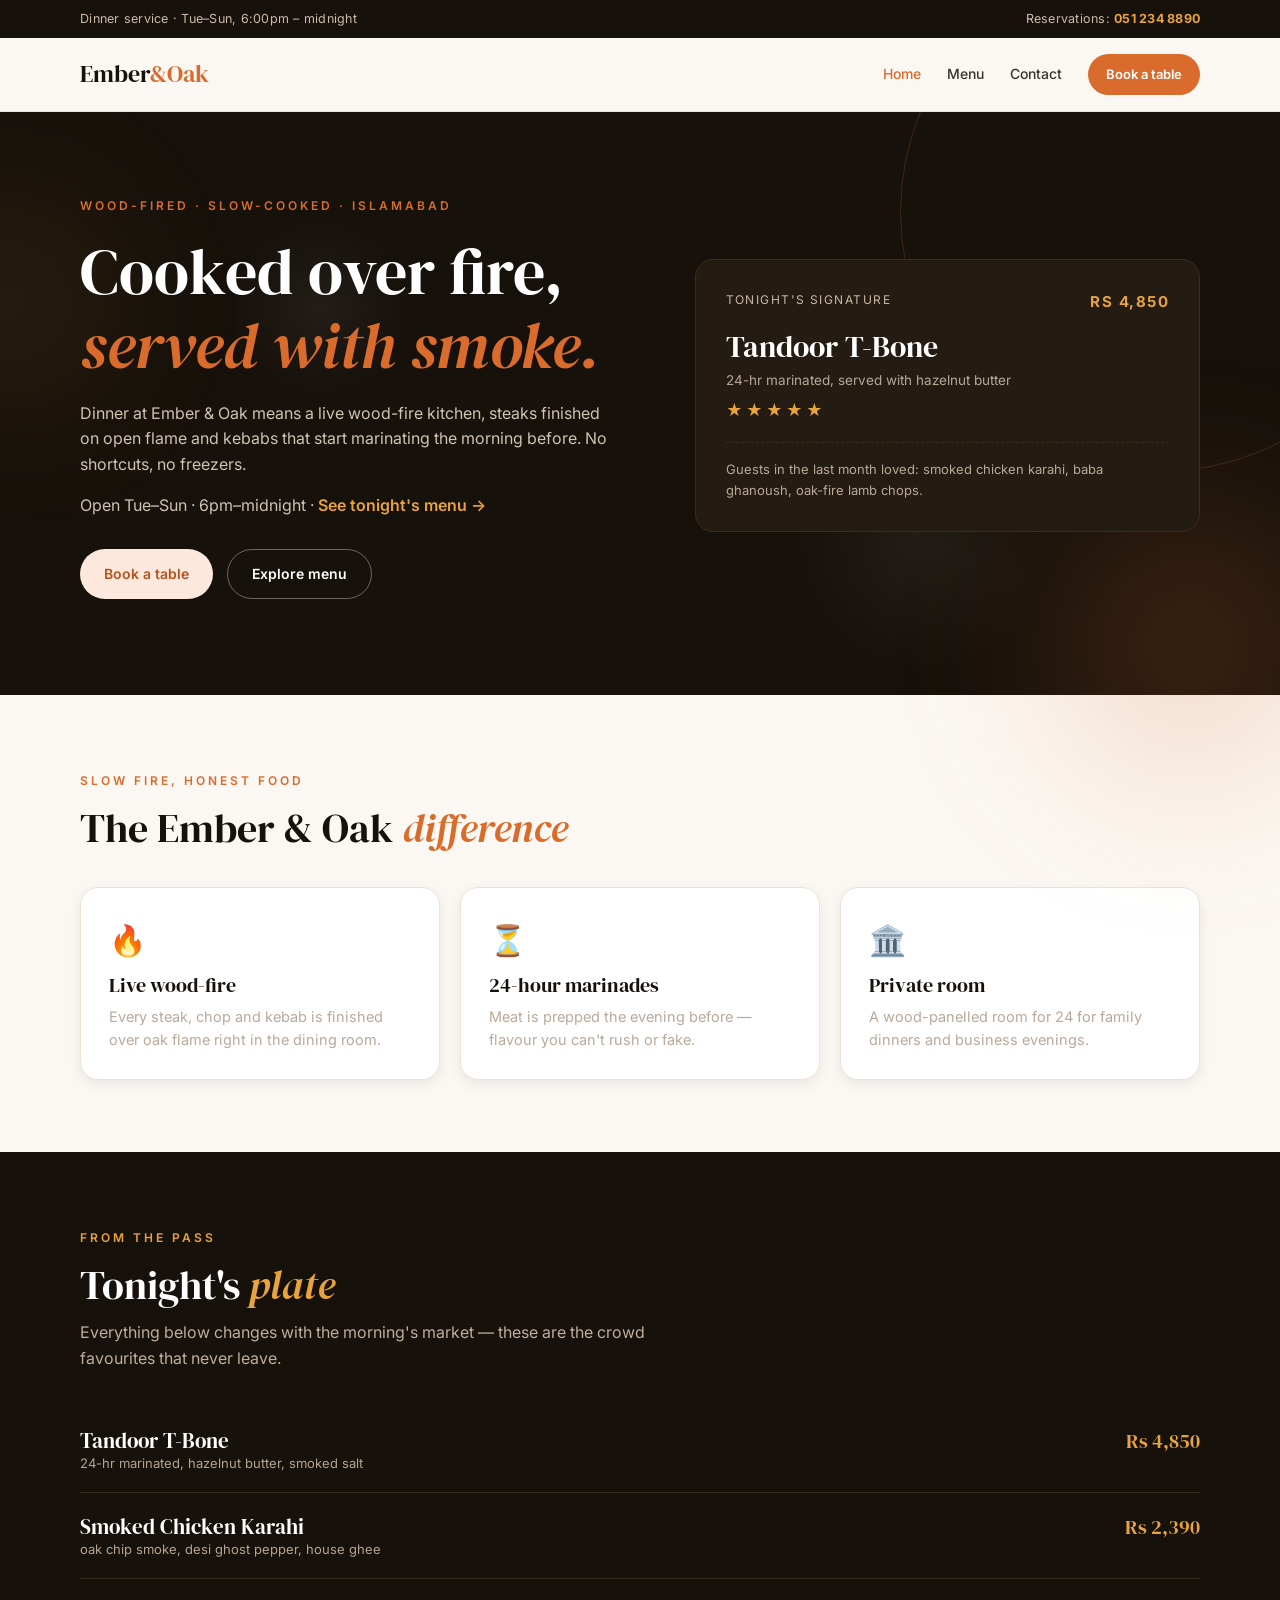
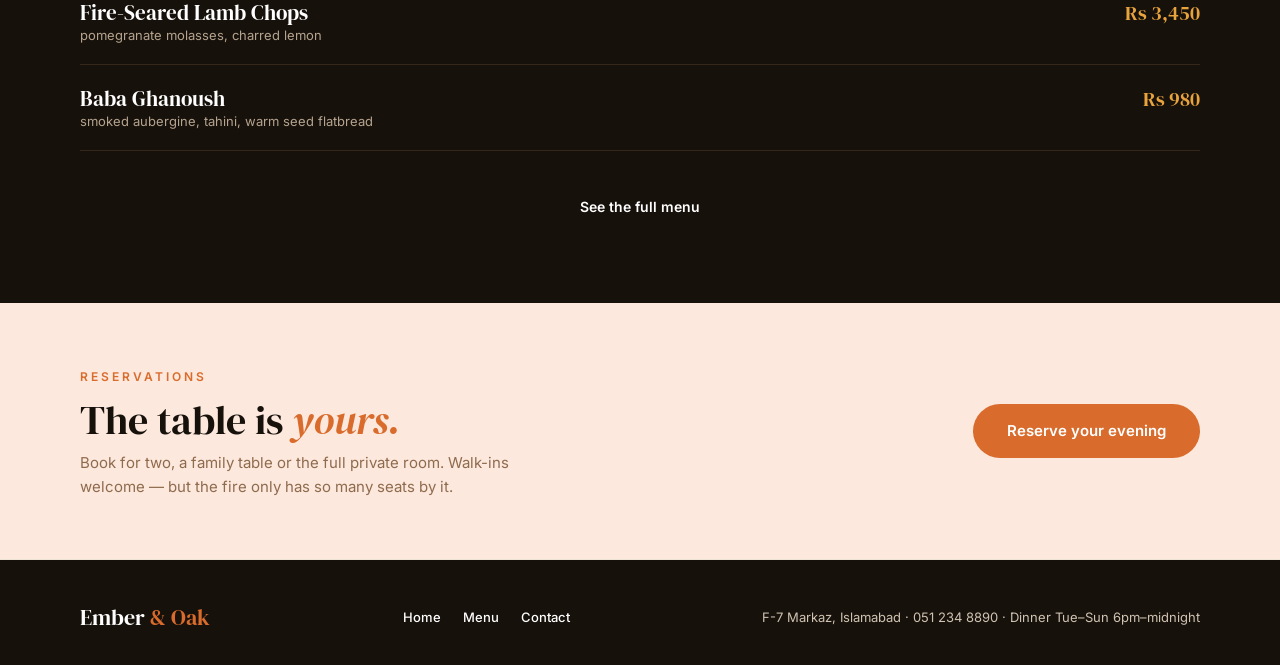
==== index.html @ dc029efd "Ember & Oak — wood-fire restaurant site" ====
<!DOCTYPE html>
<html lang="en">
<head>
<meta charset="UTF-8" />
<meta name="viewport" content="width=device-width, initial-scale=1.0" />
<title>Ember &amp; Oak — Fire-Kissed Dining in Islamabad</title>
<meta name="description" content="Ember &amp; Oak — a wood-fire kitchen in Islamabad. Sizzling steaks, smoked kebabs and slow fire: dinner service 6pm–midnight, private room for 24." />
<link rel="preconnect" href="https://fonts.googleapis.com" />
<link rel="preconnect" href="https://fonts.gstatic.com" crossorigin />
<link href="https://fonts.googleapis.com/css2?family=DM+Serif+Display:ital@0;1&family=Inter:wght@400;500;600;700&display=swap" rel="stylesheet" />
<link rel="stylesheet" href="css/style.css" />
</head>
<body>
<div class="sp" id="sp" aria-hidden="true"></div>
<a class="skip" href="#main">Skip to content</a>

<div class="top-bar"><div class="container"><span>Dinner service · Tue–Sun, 6:00pm – midnight</span><span>Reservations: <strong>051 234 8890</strong></span></div></div>

<header id="site-header">
  <div class="container nav">
    <a class="brand" href="index.html">Ember<span>&amp;Oak</span></a>
    <nav class="nav-links" id="nav-links" aria-label="Primary">
      <a href="index.html" aria-current="page">Home</a>
      <a href="menu.html">Menu</a>
      <a href="contact.html">Contact</a>
      <a class="btn btn-flame" href="contact.html#book">Book a table</a>
    </nav>
    <a class="btn btn-flame" href="contact.html#book">Book a table</a>
    <button class="nav-toggle" id="nav-toggle" aria-expanded="false" aria-controls="nav-links" aria-label="Toggle navigation menu">
      <svg width="20" height="20" viewBox="0 0 24 24" fill="none" stroke="currentColor" stroke-width="2" stroke-linecap="round" aria-hidden="true"><line x1="3" y1="6" x2="21" y2="6"/><line x1="3" y1="12" x2="21" y2="12"/><line x1="3" y1="18" x2="21" y2="18"/></svg>
    </button>
  </div>
</header>

<main id="main">
  <section class="hero">
    <div class="hero-fx" aria-hidden="true"><div class="ring"></div><div class="orb o1"></div><div class="orb o2"></div><div class="smoke s1"></div><div class="smoke s2"></div></div>
    <div class="container hero-grid">
      <div>
        <span class="kicker rise" style="--d:.05s">Wood-fired · Slow-cooked · Islamabad</span>
        <h1 class="rise" style="--d:.15s">Cooked over fire, <em>served with smoke.</em></h1>
        <p class="rise" style="--d:.25s">Dinner at Ember &amp; Oak means a live wood-fire kitchen, steaks finished on open flame and kebabs that start marinating the morning before. No shortcuts, no freezers.</p>
        <p class="hero-note rise" style="--d:.3s">Open Tue–Sun · 6pm–midnight · <a href="menu.html">See tonight's menu →</a></p>
        <div class="hero-actions rise" style="--d:.35s">
          <a class="btn btn-soft" href="contact.html#book">Book a table</a>
          <a class="btn btn-ghost-light" href="menu.html">Explore menu</a>
        </div>
      </div>
      <div class="plate-card rise" style="--d:.3s">
        <div class="plate-top"><span>Tonight's signature</span><strong>Rs 4,850</strong></div>
        <div class="plate-name">Tandoor T-Bone <small>24-hr marinated, served with hazelnut butter</small></div>
        <div class="stars" aria-hidden="true">★★★★★</div>
        <div class="plate-note">Guests in the last month loved: smoked chicken karahi, baba ghanoush, oak-fire lamb chops.</div>
      </div>
    </div>
  </section>

  <section class="band">
    <div class="container">
      <div class="sec-head">
        <span class="kicker">Slow fire, honest food</span>
        <h2>The Ember &amp; Oak <em>difference</em></h2>
      </div>
      <div class="grid3">
        <div class="card"><div class="ico" aria-hidden="true">🔥</div><h3>Live wood-fire</h3><p>Every steak, chop and kebab is finished over oak flame right in the dining room.</p></div>
        <div class="card"><div class="ico" aria-hidden="true">⏳</div><h3>24-hour marinades</h3><p>Meat is prepped the evening before — flavour you can't rush or fake.</p></div>
        <div class="card"><div class="ico" aria-hidden="true">🏛️</div><h3>Private room</h3><p>A wood-panelled room for 24 for family dinners and business evenings.</p></div>
      </div>
    </div>
  </section>

  <section class="menu-tease">
    <div class="container">
      <div class="sec-head">
        <span class="kicker">From the pass</span>
        <h2>Tonight's <em>plate</em></h2>
        <p>Everything below changes with the morning's market — these are the crowd favourites that never leave.</p>
      </div>
      <div class="dish">
        <div><h3>Tandoor T-Bone</h3><p class="dish-note">24-hr marinated, hazelnut butter, smoked salt</p></div>
        <span class="price">Rs 4,850</span>
      </div>
      <div class="dish">
        <div><h3>Smoked Chicken Karahi</h3><p class="dish-note">oak chip smoke, desi ghost pepper, house ghee</p></div>
        <span class="price">Rs 2,390</span>
      </div>
      <div class="dish">
        <div><h3>Fire-Seared Lamb Chops</h3><p class="dish-note">pomegranate molasses, charred lemon</p></div>
        <span class="price">Rs 3,450</span>
      </div>
      <div class="dish">
        <div><h3>Baba Ghanoush</h3><p class="dish-note">smoked aubergine, tahini, warm seed flatbread</p></div>
        <span class="price">Rs 980</span>
      </div>
      <p class="menu-cta"><a class="btn btn-solid" href="menu.html">See the full menu</a></p>
    </div>
  </section>

  <section class="reserve">
    <div class="container reserve-flex">
      <div>
        <span class="kicker">Reservations</span>
        <h2>The table is <em>yours.</em></h2>
        <p>Book for two, a family table or the full private room. Walk-ins welcome — but the fire only has so many seats by it.</p>
      </div>
      <a class="btn btn-flame btn-lg" href="contact.html#book">Reserve your evening</a>
    </div>
  </section>
</main>

<footer>
  <div class="container foot">
    <div class="f-brand">Ember <span>&amp; Oak</span></div>
    <div class="f-links">
      <a href="index.html">Home</a><a href="menu.html">Menu</a><a href="contact.html">Contact</a>
    </div>
    <p>F-7 Markaz, Islamabad · <a href="tel:0512348890">051 234 8890</a> · Dinner Tue–Sun 6pm–midnight</p>
  </div>
</footer>
<script src="js/main.js"></script>
</body>
</html>
---- css/style.css ----
:root{
  --flame:#D96C2C;
  --flame-dark:#B4531F;
  --flame-soft:#FCE8DC;
  --ink:#17110B;
  --ink2:#241B12;
  --muted:#B9A99A;
  --bg:#FBF7F2;
  --card:#fff;
  --line:#EDE2D4;
  --amber:#E8A33D;
  --shadow-sm:0 4px 14px rgba(23,17,11,.07);
  --shadow-lg:0 30px 70px rgba(60,25,5,.4);
  --radius:18px;
  --serif:"DM Serif Display",Georgia,serif;
  --sans:"Inter",system-ui,sans-serif;
}
*{margin:0;padding:0;box-sizing:border-box}
html{scroll-behavior:smooth}
body{font-family:var(--sans);color:var(--ink);background:var(--bg);line-height:1.6;-webkit-font-smoothing:antialiased}
a{color:inherit;text-decoration:none}
img{max-width:100%;display:block}
svg{vertical-align:middle}
.container{width:min(1120px,92vw);margin:0 auto}
.skip{position:absolute;left:-999px;top:0;background:var(--flame);color:#fff;padding:10px 16px;z-index:99}
.skip:focus{left:0}
.sp{position:fixed;inset:0;background:var(--bg);z-index:998}
.sp.go{opacity:0;pointer-events:none;transition:.4s}

::selection{background:var(--flame);color:#fff}
h1,h2,h3{font-family:var(--serif);font-weight:400;line-height:1.15}
h1{font-size:clamp(38px,5.5vw,64px)}
h2{font-size:clamp(26px,3.4vw,40px)}
h3{font-size:20px}
em{font-style:italic;color:var(--flame)}
.btn{display:inline-flex;align-items:center;gap:8px;border:none;cursor:pointer;font-family:var(--sans);font-weight:600;font-size:14px;padding:13px 24px;border-radius:999px;transition:.25s;white-space:nowrap}
.btn-flame{background:var(--flame);color:#fff}
.btn-flame:hover{background:var(--flame-dark);transform:translateY(-1px)}
.btn-soft{background:var(--flame-soft);color:var(--flame-dark)}
.btn-soft:hover{background:var(--flame);color:#fff}
.btn-ghost-light{background:transparent;color:#fff;border:1px solid rgba(255,255,255,.35)}
.btn-ghost-light:hover{border-color:#fff}
.btn-solid{background:var(--ink);color:#fff}
.btn-solid:hover{background:var(--ink2)}
.btn-lg{padding:15px 34px;font-size:15px}
.btn-block{width:100%;justify-content:center;margin-top:4px}

.top-bar{background:var(--ink);color:#cdbca8;font-size:12.5px;letter-spacing:.02em}
.top-bar .container{display:flex;justify-content:space-between;padding:9px 0;flex-wrap:wrap;gap:4px}
.top-bar strong{color:var(--amber)}

header{position:sticky;top:0;z-index:50;background:rgba(251,247,242,.92);backdrop-filter:blur(10px);border-bottom:1px solid var(--line)}
.nav{display:flex;align-items:center;justify-content:space-between;padding:16px 0;flex-wrap:wrap}
.brand{font-family:var(--serif);font-size:24px}
.brand span{color:var(--flame)}
.nav-links{display:flex;align-items:center;gap:26px;font-size:14px;font-weight:500}
.nav-links a:not(.btn){color:var(--ink);opacity:.85}
.nav-links a:not(.btn):hover,.nav-links a[aria-current=page]{color:var(--flame);opacity:1}
.nav-links .btn{padding:10px 18px;font-size:13px}
.nav > .btn-flame{display:none}
.nav-toggle{display:none;background:none;border:none;cursor:pointer;color:var(--ink)}

main{overflow:hidden}
.hero{position:relative;background:var(--ink);color:#fff;padding:80px 0 96px}
.hero-fx{position:absolute;inset:0;pointer-events:none}
.hero-fx .ring{position:absolute;right:-140px;top:-160px;width:520px;height:520px;border:1px solid rgba(217,108,44,.22);border-radius:50%}
.hero-fx .orb{position:absolute;border-radius:50%;filter:blur(70px)}
.hero-fx .o1{width:420px;height:420px;right:-120px;bottom:-160px;background:radial-gradient(circle,rgba(217,108,44,.28),transparent 65%)}
.hero-fx .o2{width:300px;height:300px;left:-140px;top:40px;background:radial-gradient(circle,rgba(232,163,61,.16),transparent 65%)}
.hero-fx .smoke{position:absolute;border-radius:50%;background:radial-gradient(circle,rgba(255,255,255,.05),transparent 70%);animation:drift 9s ease-in-out infinite}
.hero-fx .s1{width:180px;height:180px;left:18%;top:18%}
.hero-fx .s2{width:260px;height:260px;left:62%;bottom:4%;animation-delay:2.5s}
@keyframes drift{0%,100%{transform:translateY(0)}50%{transform:translateY(-26px)}}
.hero-grid{position:relative;display:grid;grid-template-columns:1.05fr .95fr;gap:56px;align-items:center}
.kicker{display:inline-block;font-size:12px;letter-spacing:.25em;text-transform:uppercase;font-weight:600;color:var(--flame)}
.hero h1{margin:18px 0 18px}
.hero p{color:#cfc3b2;font-size:16px;max-width:540px}
.hero-note{margin-top:16px;font-size:13.5px;color:#b8a996}
.hero-note a{color:var(--amber);font-weight:600}
.hero-actions{display:flex;gap:14px;margin-top:30px;flex-wrap:wrap}
.plate-card{background:#241b12;border:1px solid #3a2d1d;border-radius:var(--radius);padding:30px;color:#fff}
.plate-top{display:flex;justify-content:space-between;font-size:12px;color:#c8b8a2;letter-spacing:.12em;text-transform:uppercase}
.plate-top strong{color:var(--amber);font-size:15px}
.plate-name{font-family:var(--serif);font-size:30px;margin:16px 0 10px;line-height:1.15}
.plate-name small{font-family:var(--sans);font-weight:400;font-size:13.5px;color:#b8a996;display:block;margin-top:8px}
.stars{color:var(--amber);letter-spacing:3px}
.plate-note{margin-top:18px;font-size:13px;color:#b8a996;border-top:1px dashed #3a2d1d;padding-top:16px}
.rise{opacity:0;transform:translateY(26px)}
.rise.in{opacity:1;transform:none;transition:.7s cubic-bezier(.2,.7,.2,1);transition-delay:var(--d,0s)}

.band{padding:72px 0}
.sec-head{margin-bottom:36px;max-width:640px}
.sec-head h2{margin-top:12px}
.sec-head p{margin-top:12px;color:var(--muted)}
.grid3{display:grid;grid-template-columns:repeat(3,1fr);gap:20px}
.card{background:var(--card);border:1px solid var(--line);border-radius:var(--radius);padding:28px;box-shadow:var(--shadow-sm)}
.card .ico{font-size:30px;margin-bottom:10px}
.card h3{margin-bottom:8px}
.card p{color:var(--muted);font-size:14.5px}

.menu-tease{background:var(--ink);color:#fff;padding:72px 0}
.menu-tease .kicker{color:var(--amber)}
.menu-tease .sec-head p{color:#bfae9a}
.menu-tease h2{color:#fff}
.menu-tease h2 em{color:var(--amber)}
.dish{display:flex;justify-content:space-between;align-items:baseline;gap:20px;padding:18px 0;border-bottom:1px solid #e8dccb}
.menu-tease .dish,.menu-section .dish{border-color:var(--line)}
.menu-tease .dish{border-color:#33281b}
.menu-tease h3,.menu-section h3{font-size:21px}
.dish-note{font-size:13px;color:var(--muted)}
.menu-tease .dish-note{color:#b5a48f}
.price{font-family:var(--serif);color:var(--amber);font-size:20px;white-space:nowrap}
.menu-tease .price{color:var(--amber)}
.menu-cta{margin-top:32px;text-align:center}

.reserve{background:var(--flame-soft);padding:60px 0}
.reserve-flex{display:flex;align-items:center;justify-content:space-between;gap:28px;flex-wrap:wrap}
.reserve h2{margin:8px 0 8px}
.reserve p{color:#8f6b4e;max-width:480px;font-size:15px}

.page-hero{background:var(--ink);color:#fff;padding:64px 0 54px}
.page-hero h1{margin-top:12px}
.page-hero p{margin-top:10px;color:#bfae9a}
.menu-section{padding:60px 0}
.menu-section .container{display:grid;grid-template-columns:1fr 1fr;gap:36px 48px}
.menu-col h2{font-size:25px;margin-bottom:14px;color:var(--flame-dark)}
.menu-col:last-child h2{text-align:left}
.menu-section .menu-cta{grid-column:1/-1}

.contact{padding:64px 0}
.contact-grid{display:grid;grid-template-columns:1fr 1fr;gap:48px;align-items:start}
.contact-info h2{font-size:32px}
.contact-info h3{font-size:18px;margin:22px 0 4px}
.contact-info .dish-note a{color:var(--flame-dark);font-weight:600}
.appt-card{background:var(--card);border:1px solid var(--line);border-radius:var(--radius);box-shadow:var(--shadow-sm);padding:30px}
.appt-card h3{font-size:24px;margin-bottom:18px}
.field{margin-bottom:14px}
.field label{display:block;font-size:12.5px;font-weight:600;margin-bottom:6px;color:#5c5144}
.field input,.field select{width:100%;padding:12px 14px;border:1px solid #ddd2c2;border-radius:12px;font-family:var(--sans);font-size:14.5px;background:#fff}
.field input:focus,.field select:focus{outline:2px solid var(--flame);outline-offset:1px;border-color:var(--flame)}
.form-note{margin-top:12px;font-size:13px;color:var(--flame-dark);font-weight:500}

footer{border-top:1px solid var(--line);background:var(--ink);color:#cfc3b2;padding:40px 0 30px}
.foot{display:flex;align-items:center;justify-content:space-between;gap:14px;flex-wrap:wrap;font-size:13px}
.f-brand{font-family:var(--serif);font-size:22px;color:#fff}
.f-brand span{color:var(--flame)}
.f-links{display:flex;gap:22px;font-weight:500;color:#fff}
.f-links a:hover{color:var(--amber)}
.foot p a:hover{color:var(--amber)}

@media(max-width:900px){
  .grid3{grid-template-columns:1fr}
  .hero-grid,.contact-grid{grid-template-columns:1fr}
  .menu-section .container{grid-template-columns:1fr}
  .nav-toggle{display:block}
  .nav-links{display:none;position:absolute;top:100%;left:0;right:0;background:var(--bg);flex-direction:column;gap:6px;padding:14px 24px 22px;border-bottom:1px solid var(--line);box-shadow:var(--shadow-sm)}
  .nav-links.open{display:flex}
  .nav-links .btn{width:100%;justify-content:center;margin-top:6px}
  .nav > .btn-flame{display:none}
}
@media(max-width:520px){
  .hero{padding:56px 0 64px}
  .reserve-flex{flex-direction:column;align-items:flex-start}
  .top-bar .container{justify-content:center;text-align:center}
}
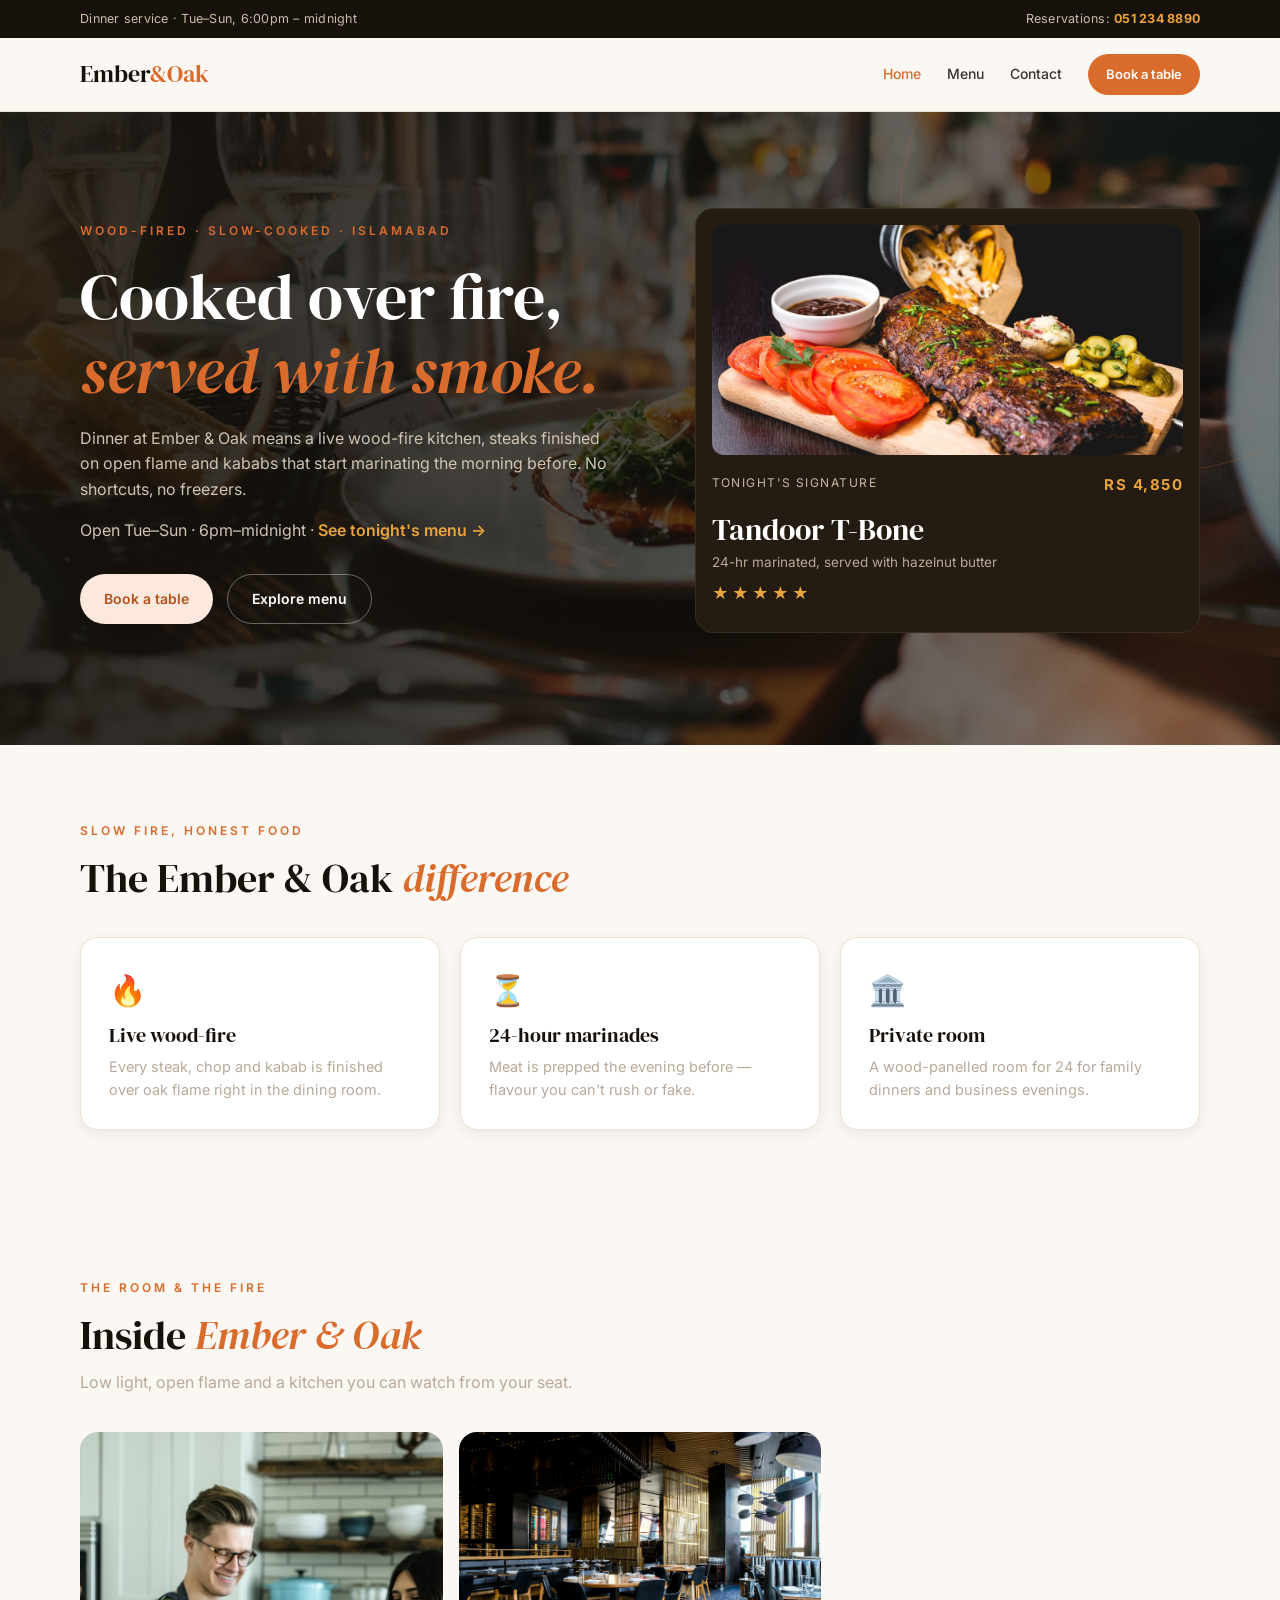
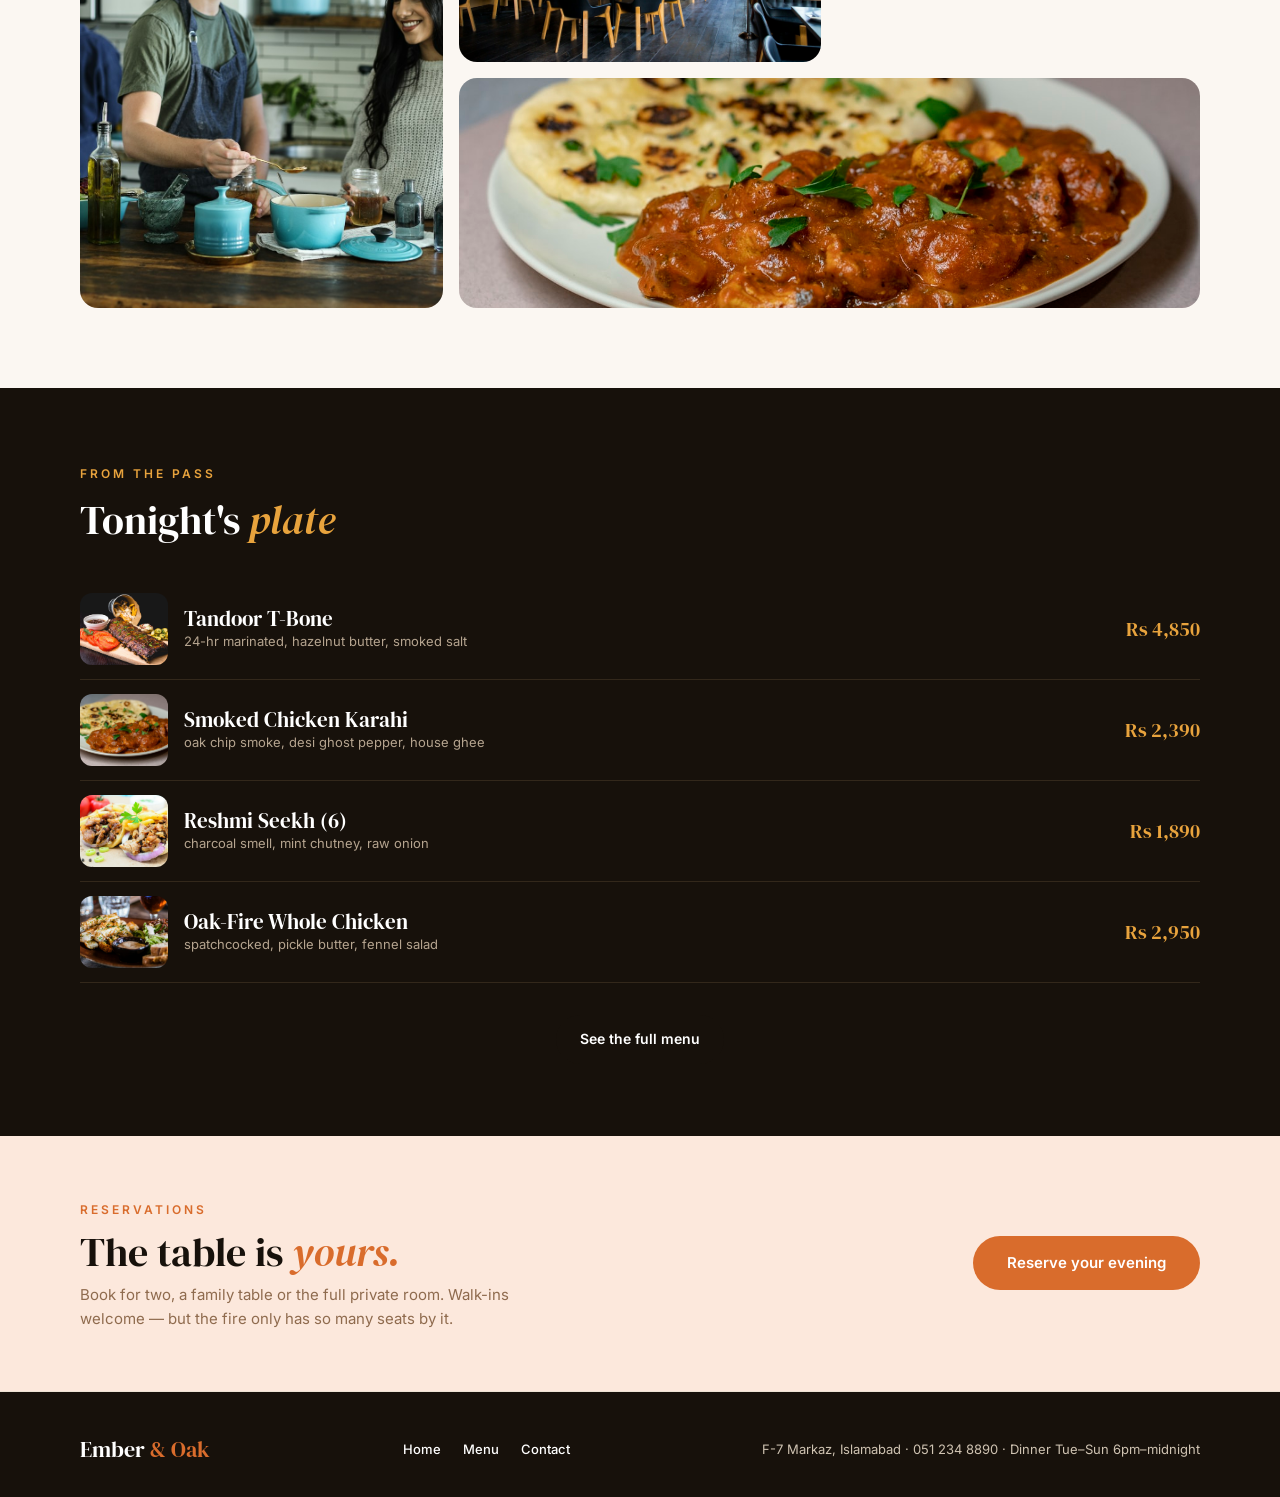
==== commit aeffabbe: "Add real food/interior photography: full-bleed hero, room gallery, dish thumbnails" ====
--- a/index.html
+++ b/index.html
@@ -4,7 +4,7 @@
 <meta charset="UTF-8" />
 <meta name="viewport" content="width=device-width, initial-scale=1.0" />
 <title>Ember &amp; Oak — Fire-Kissed Dining in Islamabad</title>
-<meta name="description" content="Ember &amp; Oak — a wood-fire kitchen in Islamabad. Sizzling steaks, smoked kebabs and slow fire: dinner service 6pm–midnight, private room for 24." />
+<meta name="description" content="Ember &amp; Oak — a wood-fire kitchen in Islamabad. Sizzling steaks, smoked kababs and slow fire: dinner service 6pm–midnight, private room for 24." />
 <link rel="preconnect" href="https://fonts.googleapis.com" />
 <link rel="preconnect" href="https://fonts.gstatic.com" crossorigin />
 <link href="https://fonts.googleapis.com/css2?family=DM+Serif+Display:ital@0;1&family=Inter:wght@400;500;600;700&display=swap" rel="stylesheet" />
@@ -34,12 +34,14 @@
 
 <main id="main">
   <section class="hero">
-    <div class="hero-fx" aria-hidden="true"><div class="ring"></div><div class="orb o1"></div><div class="orb o2"></div><div class="smoke s1"></div><div class="smoke s2"></div></div>
+    <img class="hero-img" src="img/hero.jpg" alt="Candle-lit tables in the Ember &amp; Oak dining room" />
+    <div class="hero-shade" aria-hidden="true"></div>
+    <div class="hero-fx" aria-hidden="true"><div class="ring"></div><div class="orb o1"></div><div class="orb o2"></div></div>
     <div class="container hero-grid">
       <div>
         <span class="kicker rise" style="--d:.05s">Wood-fired · Slow-cooked · Islamabad</span>
         <h1 class="rise" style="--d:.15s">Cooked over fire, <em>served with smoke.</em></h1>
-        <p class="rise" style="--d:.25s">Dinner at Ember &amp; Oak means a live wood-fire kitchen, steaks finished on open flame and kebabs that start marinating the morning before. No shortcuts, no freezers.</p>
+        <p class="rise" style="--d:.25s">Dinner at Ember &amp; Oak means a live wood-fire kitchen, steaks finished on open flame and kababs that start marinating the morning before. No shortcuts, no freezers.</p>
         <p class="hero-note rise" style="--d:.3s">Open Tue–Sun · 6pm–midnight · <a href="menu.html">See tonight's menu →</a></p>
         <div class="hero-actions rise" style="--d:.35s">
           <a class="btn btn-soft" href="contact.html#book">Book a table</a>
@@ -47,10 +49,10 @@
         </div>
       </div>
       <div class="plate-card rise" style="--d:.3s">
+        <img src="img/steak.jpg" alt="Tandoor T-bone steak with hazelnut butter" />
         <div class="plate-top"><span>Tonight's signature</span><strong>Rs 4,850</strong></div>
         <div class="plate-name">Tandoor T-Bone <small>24-hr marinated, served with hazelnut butter</small></div>
         <div class="stars" aria-hidden="true">★★★★★</div>
-        <div class="plate-note">Guests in the last month loved: smoked chicken karahi, baba ghanoush, oak-fire lamb chops.</div>
       </div>
     </div>
   </section>
@@ -62,9 +64,24 @@
         <h2>The Ember &amp; Oak <em>difference</em></h2>
       </div>
       <div class="grid3">
-        <div class="card"><div class="ico" aria-hidden="true">🔥</div><h3>Live wood-fire</h3><p>Every steak, chop and kebab is finished over oak flame right in the dining room.</p></div>
+        <div class="card"><div class="ico" aria-hidden="true">🔥</div><h3>Live wood-fire</h3><p>Every steak, chop and kabab is finished over oak flame right in the dining room.</p></div>
         <div class="card"><div class="ico" aria-hidden="true">⏳</div><h3>24-hour marinades</h3><p>Meat is prepped the evening before — flavour you can't rush or fake.</p></div>
         <div class="card"><div class="ico" aria-hidden="true">🏛️</div><h3>Private room</h3><p>A wood-panelled room for 24 for family dinners and business evenings.</p></div>
+      </div>
+    </div>
+  </section>
+
+  <section class="gallery">
+    <div class="container">
+      <div class="sec-head">
+        <span class="kicker">The room &amp; the fire</span>
+        <h2>Inside <em>Ember &amp; Oak</em></h2>
+        <p>Low light, open flame and a kitchen you can watch from your seat.</p>
+      </div>
+      <div class="gal">
+        <figure class="tall"><img src="img/grill.jpg" alt="Chef searing dishes over the wood fire" loading="lazy" /></figure>
+        <figure><img src="img/interior.jpg" alt="Warm dining room with wooden tables" loading="lazy" /></figure>
+        <figure class="wide"><img src="img/karahi.jpg" alt="Smoked chicken karahi in a cast-iron karahi" loading="lazy" /></figure>
       </div>
     </div>
   </section>
@@ -74,24 +91,11 @@
       <div class="sec-head">
         <span class="kicker">From the pass</span>
         <h2>Tonight's <em>plate</em></h2>
-        <p>Everything below changes with the morning's market — these are the crowd favourites that never leave.</p>
       </div>
-      <div class="dish">
-        <div><h3>Tandoor T-Bone</h3><p class="dish-note">24-hr marinated, hazelnut butter, smoked salt</p></div>
-        <span class="price">Rs 4,850</span>
-      </div>
-      <div class="dish">
-        <div><h3>Smoked Chicken Karahi</h3><p class="dish-note">oak chip smoke, desi ghost pepper, house ghee</p></div>
-        <span class="price">Rs 2,390</span>
-      </div>
-      <div class="dish">
-        <div><h3>Fire-Seared Lamb Chops</h3><p class="dish-note">pomegranate molasses, charred lemon</p></div>
-        <span class="price">Rs 3,450</span>
-      </div>
-      <div class="dish">
-        <div><h3>Baba Ghanoush</h3><p class="dish-note">smoked aubergine, tahini, warm seed flatbread</p></div>
-        <span class="price">Rs 980</span>
-      </div>
+      <div class="dish"><img src="img/steak.jpg" alt="Tandoor T-bone steak" loading="lazy" /><div><h3>Tandoor T-Bone</h3><p class="dish-note">24-hr marinated, hazelnut butter, smoked salt</p></div><span class="price">Rs 4,850</span></div>
+      <div class="dish"><img src="img/karahi.jpg" alt="Smoked chicken karahi" loading="lazy" /><div><h3>Smoked Chicken Karahi</h3><p class="dish-note">oak chip smoke, desi ghost pepper, house ghee</p></div><span class="price">Rs 2,390</span></div>
+      <div class="dish"><img src="img/kebab.jpg" alt="Fire-seared kabab skewers" loading="lazy" /><div><h3>Reshmi Seekh (6)</h3><p class="dish-note">charcoal smell, mint chutney, raw onion</p></div><span class="price">Rs 1,890</span></div>
+      <div class="dish"><img src="img/plate.jpg" alt="Plated gourmet main course" loading="lazy" /><div><h3>Oak-Fire Whole Chicken</h3><p class="dish-note">spatchcocked, pickle butter, fennel salad</p></div><span class="price">Rs 2,950</span></div>
       <p class="menu-cta"><a class="btn btn-solid" href="menu.html">See the full menu</a></p>
     </div>
   </section>
--- a/css/style.css
+++ b/css/style.css
@@ -61,7 +61,9 @@
 .nav-toggle{display:none;background:none;border:none;cursor:pointer;color:var(--ink)}
 
 main{overflow:hidden}
-.hero{position:relative;background:var(--ink);color:#fff;padding:80px 0 96px}
+.hero{position:relative;background:var(--ink);color:#fff;padding:96px 0 112px;overflow:hidden}
+.hero-img{position:absolute;inset:0;width:100%;height:100%;object-fit:cover}
+.hero-shade{position:absolute;inset:0;background:linear-gradient(100deg,rgba(23,17,11,.92) 0%,rgba(23,17,11,.78) 42%,rgba(23,17,11,.45) 100%)}
 .hero-fx{position:absolute;inset:0;pointer-events:none}
 .hero-fx .ring{position:absolute;right:-140px;top:-160px;width:520px;height:520px;border:1px solid rgba(217,108,44,.22);border-radius:50%}
 .hero-fx .orb{position:absolute;border-radius:50%;filter:blur(70px)}
@@ -78,7 +80,8 @@
 .hero-note{margin-top:16px;font-size:13.5px;color:#b8a996}
 .hero-note a{color:var(--amber);font-weight:600}
 .hero-actions{display:flex;gap:14px;margin-top:30px;flex-wrap:wrap}
-.plate-card{background:#241b12;border:1px solid #3a2d1d;border-radius:var(--radius);padding:30px;color:#fff}
+.plate-card{background:#241b12;border:1px solid #3a2d1d;border-radius:var(--radius);padding:16px 16px 26px;color:#fff}
+.plate-card img{width:100%;height:230px;object-fit:cover;border-radius:12px;margin-bottom:18px}
 .plate-top{display:flex;justify-content:space-between;font-size:12px;color:#c8b8a2;letter-spacing:.12em;text-transform:uppercase}
 .plate-top strong{color:var(--amber);font-size:15px}
 .plate-name{font-family:var(--serif);font-size:30px;margin:16px 0 10px;line-height:1.15}
@@ -87,6 +90,16 @@
 .plate-note{margin-top:18px;font-size:13px;color:#b8a996;border-top:1px dashed #3a2d1d;padding-top:16px}
 .rise{opacity:0;transform:translateY(26px)}
 .rise.in{opacity:1;transform:none;transition:.7s cubic-bezier(.2,.7,.2,1);transition-delay:var(--d,0s)}
+.hero-img{animation:herozoom 14s ease-out forwards}
+@keyframes herozoom{from{transform:scale(1.08)}to{transform:scale(1)}}
+
+.gallery{padding:72px 0 80px}
+.gal{display:grid;grid-template-columns:1fr 1fr 1fr;grid-auto-rows:230px;gap:16px}
+.gal figure{margin:0;border-radius:var(--radius);overflow:hidden;position:relative}
+.gal img{width:100%;height:100%;object-fit:cover;transition:transform .6s ease}
+.gal figure:hover img{transform:scale(1.05)}
+.gal .tall{grid-row:span 2}
+.gal .wide{grid-column:span 2}
 
 .band{padding:72px 0}
 .sec-head{margin-bottom:36px;max-width:640px}
@@ -103,7 +116,10 @@
 .menu-tease .sec-head p{color:#bfae9a}
 .menu-tease h2{color:#fff}
 .menu-tease h2 em{color:var(--amber)}
-.dish{display:flex;justify-content:space-between;align-items:baseline;gap:20px;padding:18px 0;border-bottom:1px solid #e8dccb}
+.dish{display:flex;align-items:center;gap:16px;padding:14px 0;border-bottom:1px solid #e8dccb}
+.dish img{width:88px;height:72px;object-fit:cover;border-radius:12px;flex:none}
+.dish > div{flex:1;min-width:0}
+.dish .price{margin-left:auto}
 .menu-tease .dish,.menu-section .dish{border-color:var(--line)}
 .menu-tease .dish{border-color:#33281b}
 .menu-tease h3,.menu-section h3{font-size:21px}
@@ -152,6 +168,9 @@
   .grid3{grid-template-columns:1fr}
   .hero-grid,.contact-grid{grid-template-columns:1fr}
   .menu-section .container{grid-template-columns:1fr}
+  .gal{grid-template-columns:1fr 1fr;grid-auto-rows:200px}
+  .gal .tall{grid-row:auto}
+  .gal .wide{grid-column:span 2}
   .nav-toggle{display:block}
   .nav-links{display:none;position:absolute;top:100%;left:0;right:0;background:var(--bg);flex-direction:column;gap:6px;padding:14px 24px 22px;border-bottom:1px solid var(--line);box-shadow:var(--shadow-sm)}
   .nav-links.open{display:flex}
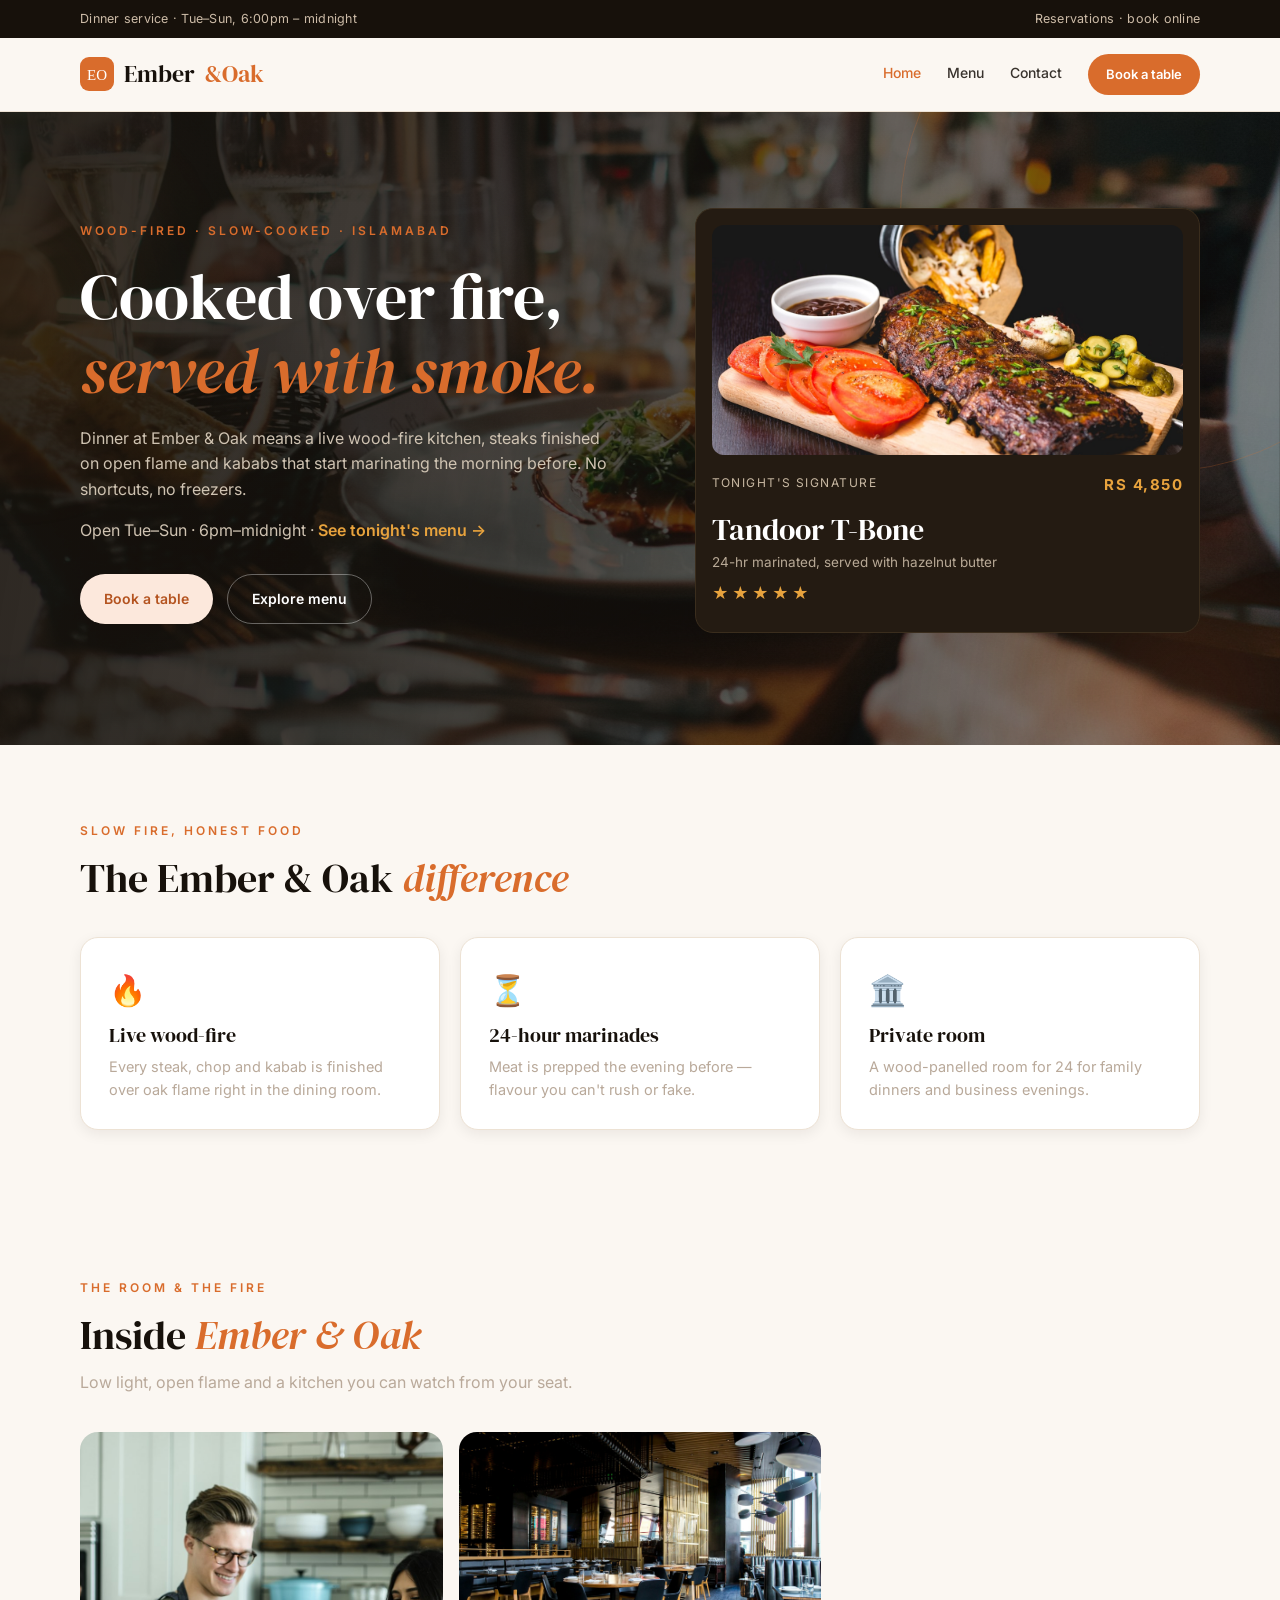
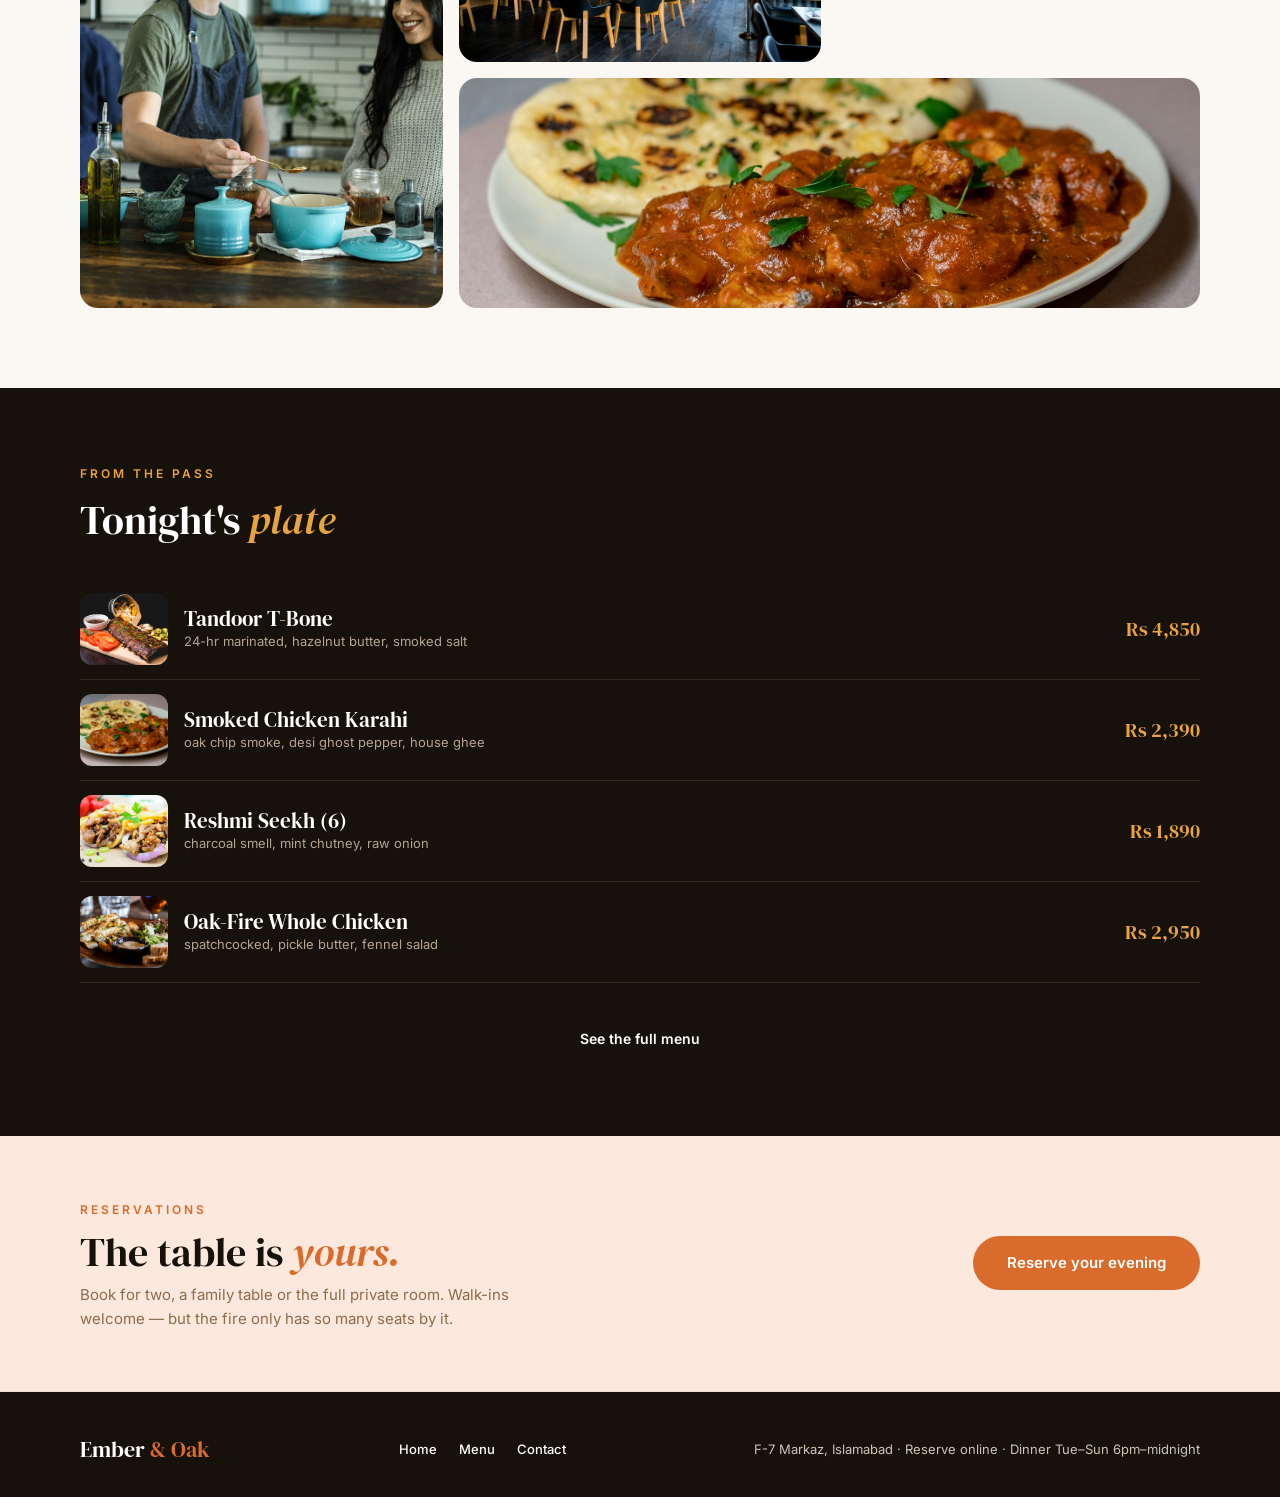
==== commit d2e052a7: "Remove phone numbers; add brand logo + header animations" ====
--- a/index.html
+++ b/index.html
@@ -14,11 +14,11 @@
 <div class="sp" id="sp" aria-hidden="true"></div>
 <a class="skip" href="#main">Skip to content</a>
 
-<div class="top-bar"><div class="container"><span>Dinner service · Tue–Sun, 6:00pm – midnight</span><span>Reservations: <strong>051 234 8890</strong></span></div></div>
+<div class="top-bar"><div class="container"><span>Dinner service · Tue–Sun, 6:00pm – midnight</span><span>Reservations · <a href="contact.html#book">book online</a></span></div></div>
 
 <header id="site-header">
   <div class="container nav">
-    <a class="brand" href="index.html">Ember<span>&amp;Oak</span></a>
+    <a class="brand" href="index.html"><svg class="logo" width="34" height="34" viewBox="0 0 34 34" aria-hidden="true"><rect width="34" height="34" rx="9" fill="#D96C2C"/><text x="17" y="23" text-anchor="middle" font-family="Georgia,serif" font-size="15" fill="#fff">EO</text></svg>Ember<span>&amp;Oak</span></a>
     <nav class="nav-links" id="nav-links" aria-label="Primary">
       <a href="index.html" aria-current="page">Home</a>
       <a href="menu.html">Menu</a>
@@ -118,7 +118,7 @@
     <div class="f-links">
       <a href="index.html">Home</a><a href="menu.html">Menu</a><a href="contact.html">Contact</a>
     </div>
-    <p>F-7 Markaz, Islamabad · <a href="tel:0512348890">051 234 8890</a> · Dinner Tue–Sun 6pm–midnight</p>
+    <p>F-7 Markaz, Islamabad · <a href="contact.html#book">Reserve online</a> · Dinner Tue–Sun 6pm–midnight</p>
   </div>
 </footer>
 <script src="js/main.js"></script>
--- a/css/style.css
+++ b/css/style.css
@@ -49,12 +49,17 @@
 .top-bar .container{display:flex;justify-content:space-between;padding:9px 0;flex-wrap:wrap;gap:4px}
 .top-bar strong{color:var(--amber)}
 
-header{position:sticky;top:0;z-index:50;background:rgba(251,247,242,.92);backdrop-filter:blur(10px);border-bottom:1px solid var(--line)}
+header{position:sticky;top:0;z-index:50;background:rgba(251,247,242,.92);backdrop-filter:blur(10px);border-bottom:1px solid var(--line);animation:navIn .7s cubic-bezier(.2,.7,.2,1) both}
+@keyframes navIn{from{transform:translateY(-100%);opacity:0}to{transform:none;opacity:1}}
 .nav{display:flex;align-items:center;justify-content:space-between;padding:16px 0;flex-wrap:wrap}
-.brand{font-family:var(--serif);font-size:24px}
+.brand{font-family:var(--serif);font-size:24px;display:flex;align-items:center;gap:10px}
+.brand .logo{width:34px;height:34px;flex:none;animation:logoPop .6s .25s cubic-bezier(.34,1.56,.64,1) both}
+@keyframes logoPop{from{opacity:0;transform:scale(.4) rotate(-14deg)}to{opacity:1;transform:none}}
 .brand span{color:var(--flame)}
 .nav-links{display:flex;align-items:center;gap:26px;font-size:14px;font-weight:500}
-.nav-links a:not(.btn){color:var(--ink);opacity:.85}
+.nav-links a:not(.btn){color:var(--ink);opacity:.85;position:relative;padding-bottom:3px}
+.nav-links a:not(.btn)::after{content:"";position:absolute;left:0;bottom:0;width:0;height:1px;background:var(--flame);transition:width .3s ease}
+.nav-links a:not(.btn):hover::after{width:100%}
 .nav-links a:not(.btn):hover,.nav-links a[aria-current=page]{color:var(--flame);opacity:1}
 .nav-links .btn{padding:10px 18px;font-size:13px}
 .nav > .btn-flame{display:none}
